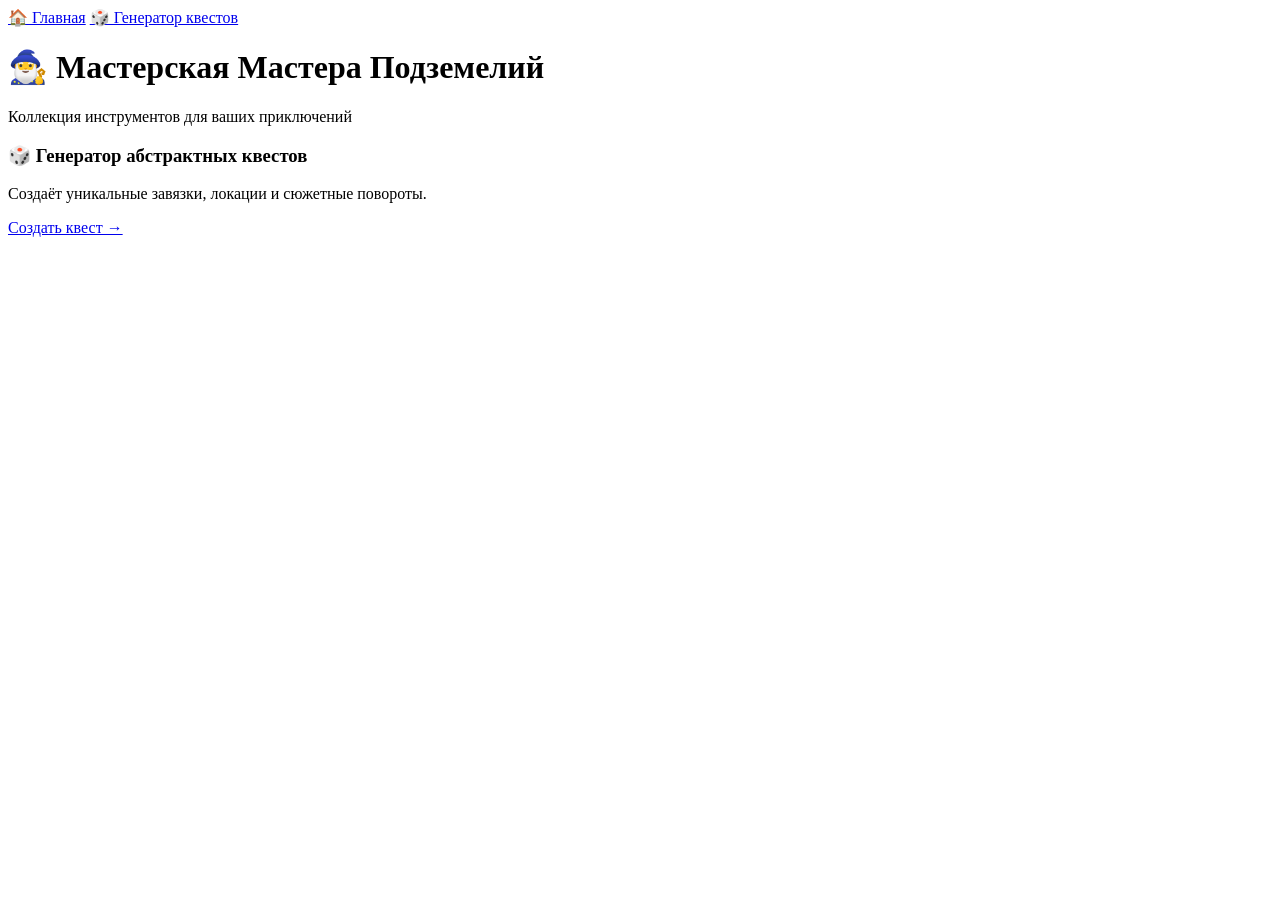
==== index.html @ d99d19ae "Rename dnd-hub/index.html to index.html" ====
<!DOCTYPE html>
<html lang="ru">
<head>
    <meta charset="UTF-8">
    <meta name="viewport" content="width=device-width, initial-scale=1.0, user-scalable=yes">
    <title>D&D Мастерская: Генераторы</title>
    <link rel="stylesheet" href="styles.css">
</head>
<body>
    <div id="nav-placeholder"></div>

    <main class="container">
        <h1>🧙‍♂️ Мастерская Мастера Подземелий</h1>
        <p class="subtitle">Коллекция инструментов для ваших приключений</p>

        <div class="generator-grid">
            <div class="generator-card">
                <h3>🎲 Генератор абстрактных квестов</h3>
                <p>Создаёт уникальные завязки, локации и сюжетные повороты.</p>
                <a href="generators/quest-generator.html" class="button">Создать квест →</a>
            </div>

            </div>
    </main>

    <script src="shared/navigation.js"></script>
</body>
</html>
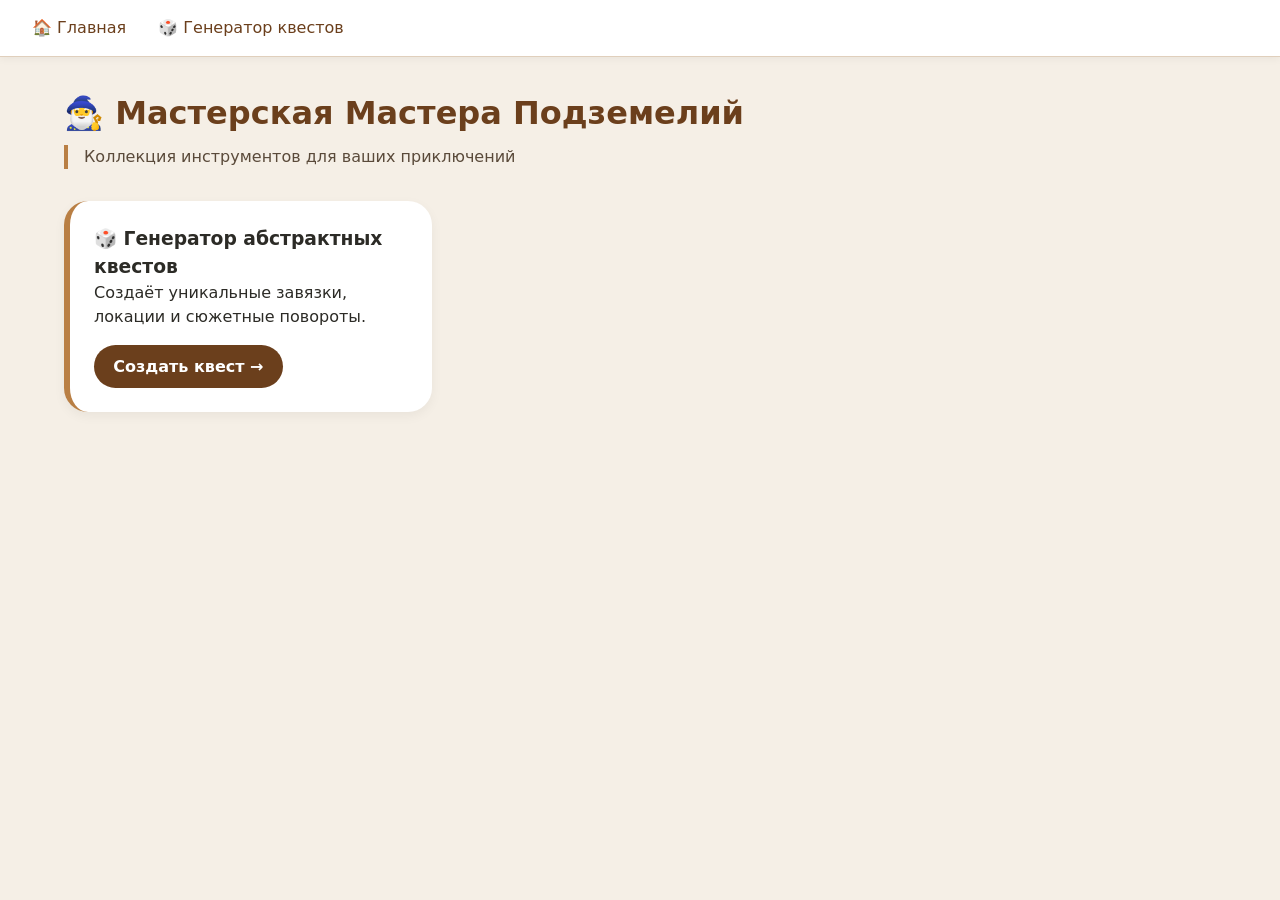
==== commit eafa0632: "Update index.html" ====
--- a/index.html
+++ b/index.html
@@ -17,7 +17,7 @@
             <div class="generator-card">
                 <h3>🎲 Генератор абстрактных квестов</h3>
                 <p>Создаёт уникальные завязки, локации и сюжетные повороты.</p>
-                <a href="generators/quest-generator.html" class="button">Создать квест →</a>
+                <a href="generators/Квесты.html" class="button">Создать квест →</a>
             </div>
 
             </div>
--- a/styles.css
+++ b/styles.css
@@ -0,0 +1,107 @@
+/* styles.css */
+:root {
+    --bg-color: #f5efe6;
+    --card-bg: #ffffff;
+    --primary: #6b3f1c;
+    --text: #2c2b26;
+}
+
+* {
+    margin: 0;
+    padding: 0;
+    box-sizing: border-box;
+}
+
+body {
+    font-family: system-ui, -apple-system, 'Segoe UI', Roboto, sans-serif;
+    background-color: var(--bg-color);
+    color: var(--text);
+    line-height: 1.5;
+    padding-bottom: 2rem;
+}
+
+/* Навигация */
+.top-nav {
+    background: var(--card-bg);
+    padding: 1rem 2rem;
+    box-shadow: 0 2px 8px rgba(0,0,0,0.05);
+    display: flex;
+    gap: 2rem;
+    flex-wrap: wrap;
+    border-bottom: 1px solid #e0cfbc;
+}
+
+.top-nav a {
+    color: var(--primary);
+    text-decoration: none;
+    font-weight: 500;
+}
+
+.top-nav a:hover {
+    text-decoration: underline;
+}
+
+/* Основной контейнер */
+.container {
+    max-width: 1200px;
+    margin: 2rem auto;
+    padding: 0 1.5rem;
+}
+
+h1 {
+    font-size: 2rem;
+    color: var(--primary);
+    margin-bottom: 0.5rem;
+}
+
+.subtitle {
+    color: #5a4a3a;
+    margin-bottom: 2rem;
+    border-left: 4px solid #b97f44;
+    padding-left: 1rem;
+}
+
+/* Сетка карточек */
+.generator-grid {
+    display: grid;
+    grid-template-columns: repeat(auto-fill, minmax(300px, 1fr));
+    gap: 1.5rem;
+}
+
+.generator-card {
+    background: var(--card-bg);
+    border-radius: 24px;
+    padding: 1.5rem;
+    box-shadow: 0 4px 12px rgba(0,0,0,0.05);
+    transition: transform 0.1s ease;
+    border-left: 6px solid #b97f44;
+}
+
+.button {
+    display: inline-block;
+    background: var(--primary);
+    color: white;
+    text-decoration: none;
+    padding: 0.6rem 1.2rem;
+    border-radius: 40px;
+    margin-top: 1rem;
+    font-weight: bold;
+    transition: background 0.2s;
+}
+
+.button:hover {
+    background: #4a2a1a;
+}
+
+/* Адаптивность */
+@media (max-width: 640px) {
+    .container {
+        padding: 0 1rem;
+    }
+    h1 {
+        font-size: 1.6rem;
+    }
+    .generator-grid {
+        grid-template-columns: 1fr;
+    }
+}
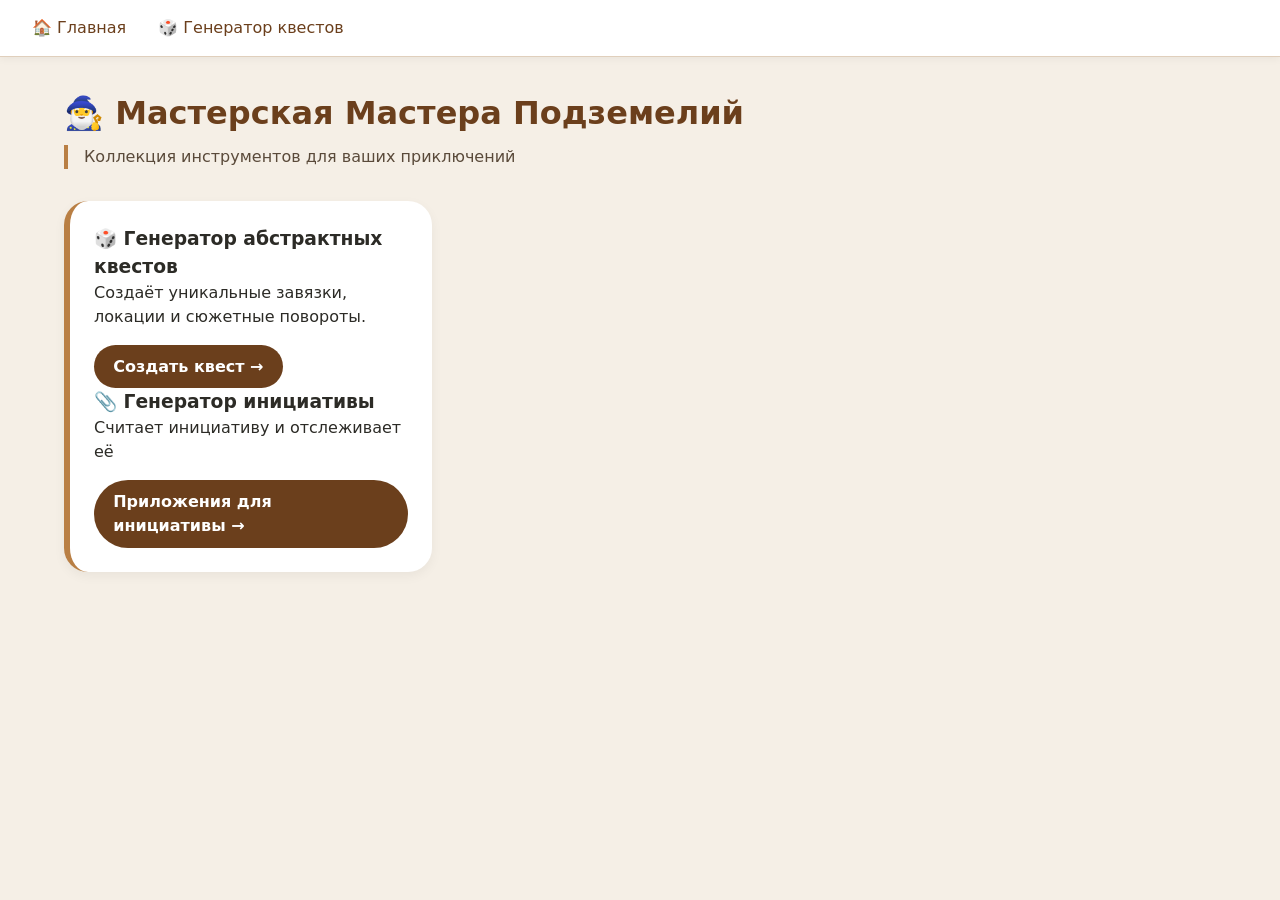
==== commit 2ce304c4: "Update index.html" ====
--- a/index.html
+++ b/index.html
@@ -18,6 +18,9 @@
                 <h3>🎲 Генератор абстрактных квестов</h3>
                 <p>Создаёт уникальные завязки, локации и сюжетные повороты.</p>
                 <a href="generators/Квесты.html" class="button">Создать квест →</a>
+                <h3>📎 Генератор инициативы</h3>
+                <p>Считает инициативу и отслеживает её </p>
+                <a href="generators/Инициатива.html" class="button">Приложения для инициативы →</a>
             </div>
 
             </div>
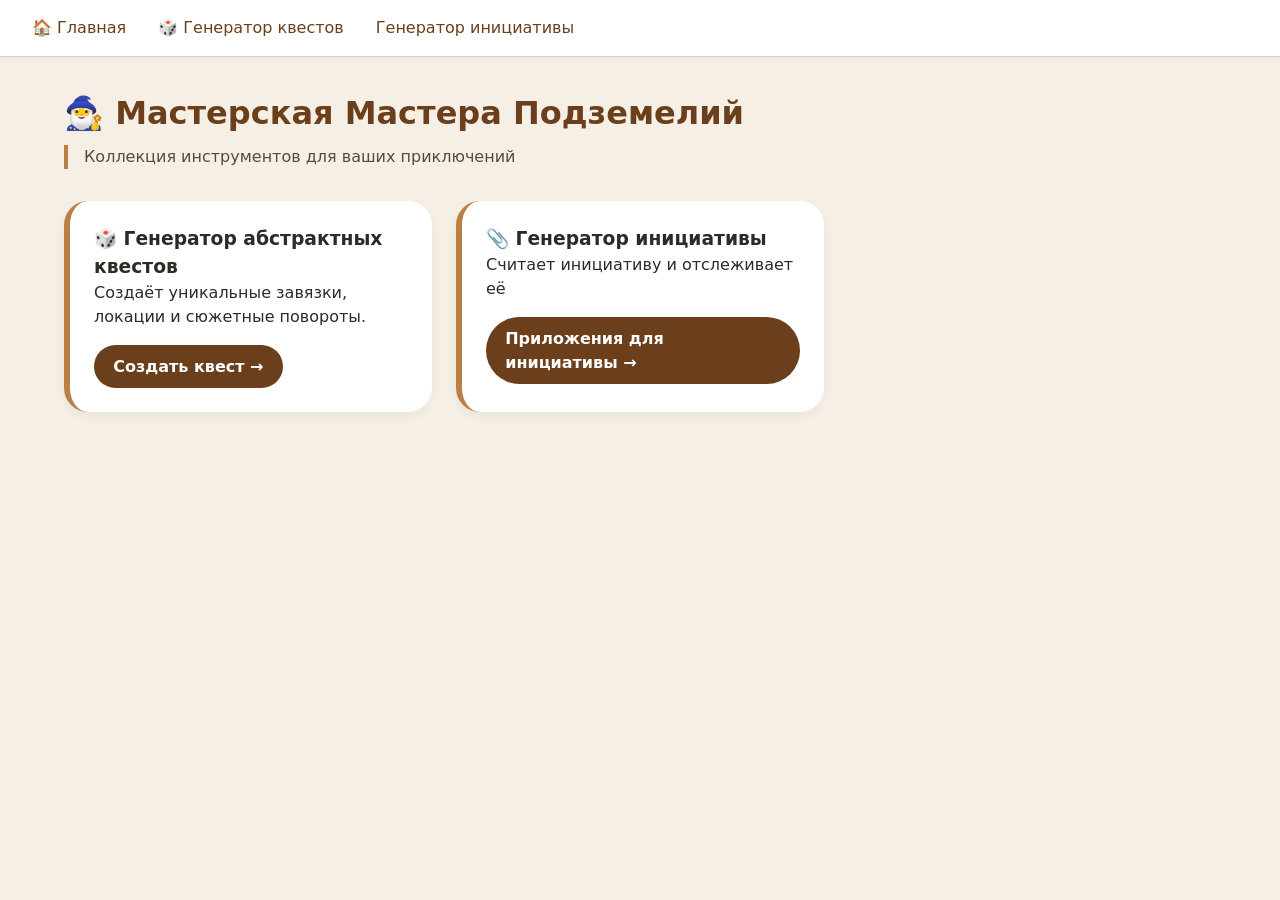
==== commit a52f3fa2: "Update index.html" ====
--- a/index.html
+++ b/index.html
@@ -18,6 +18,8 @@
                 <h3>🎲 Генератор абстрактных квестов</h3>
                 <p>Создаёт уникальные завязки, локации и сюжетные повороты.</p>
                 <a href="generators/Квесты.html" class="button">Создать квест →</a>
+            </div>
+             <div class="generator-card">
                 <h3>📎 Генератор инициативы</h3>
                 <p>Считает инициативу и отслеживает её </p>
                 <a href="generators/Инициатива.html" class="button">Приложения для инициативы →</a>
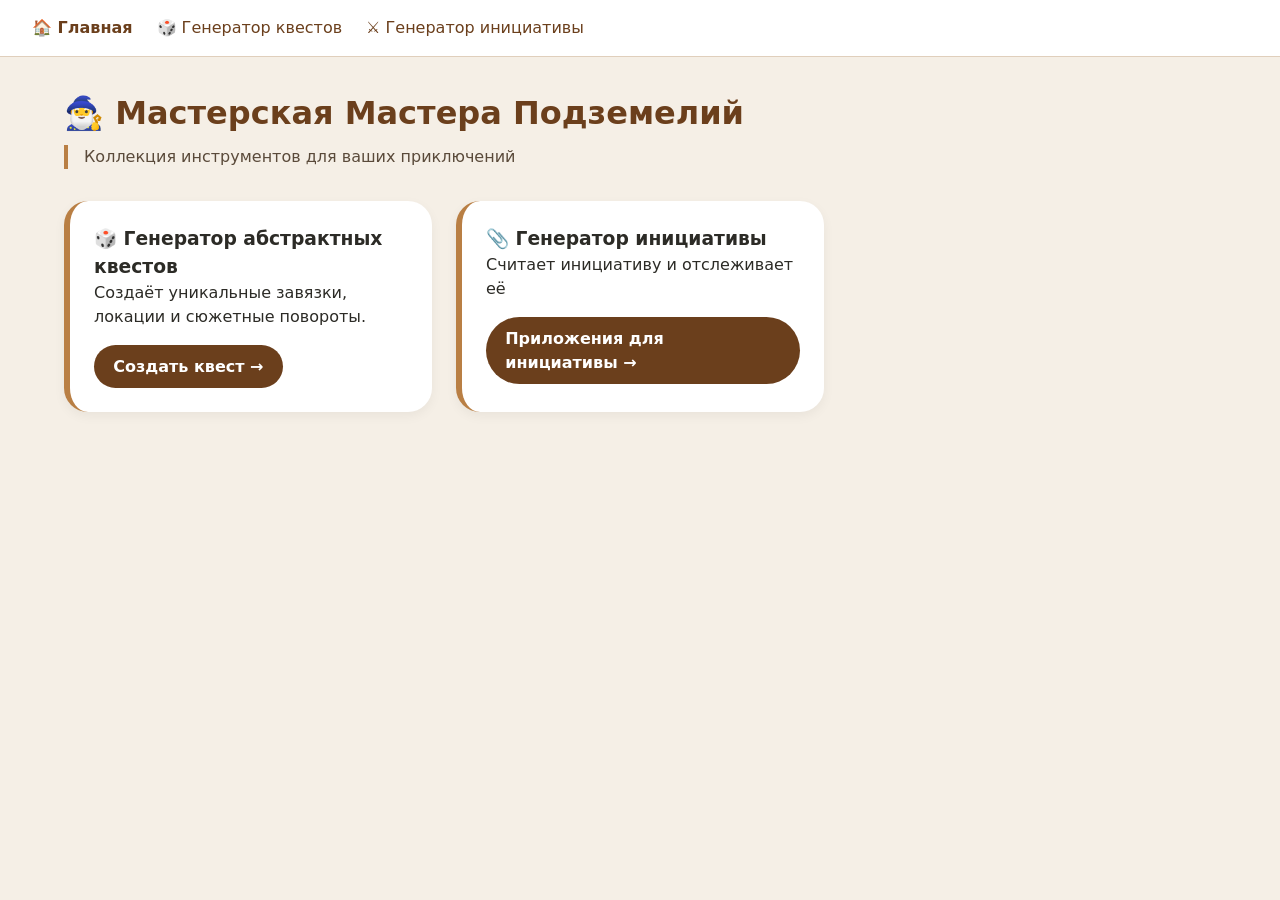
==== commit b4f9b004: "Update index.html" ====
--- a/index.html
+++ b/index.html
@@ -17,12 +17,12 @@
             <div class="generator-card">
                 <h3>🎲 Генератор абстрактных квестов</h3>
                 <p>Создаёт уникальные завязки, локации и сюжетные повороты.</p>
-                <a href="generators/Квесты.html" class="button">Создать квест →</a>
+                <a href="generators/quests.html" class="button">Создать квест →</a>
             </div>
              <div class="generator-card">
                 <h3>📎 Генератор инициативы</h3>
                 <p>Считает инициативу и отслеживает её </p>
-                <a href="generators/Инициатива.html" class="button">Приложения для инициативы →</a>
+                <a href="generators/initiative.html" class="button">Приложения для инициативы →</a>
             </div>
 
             </div>
